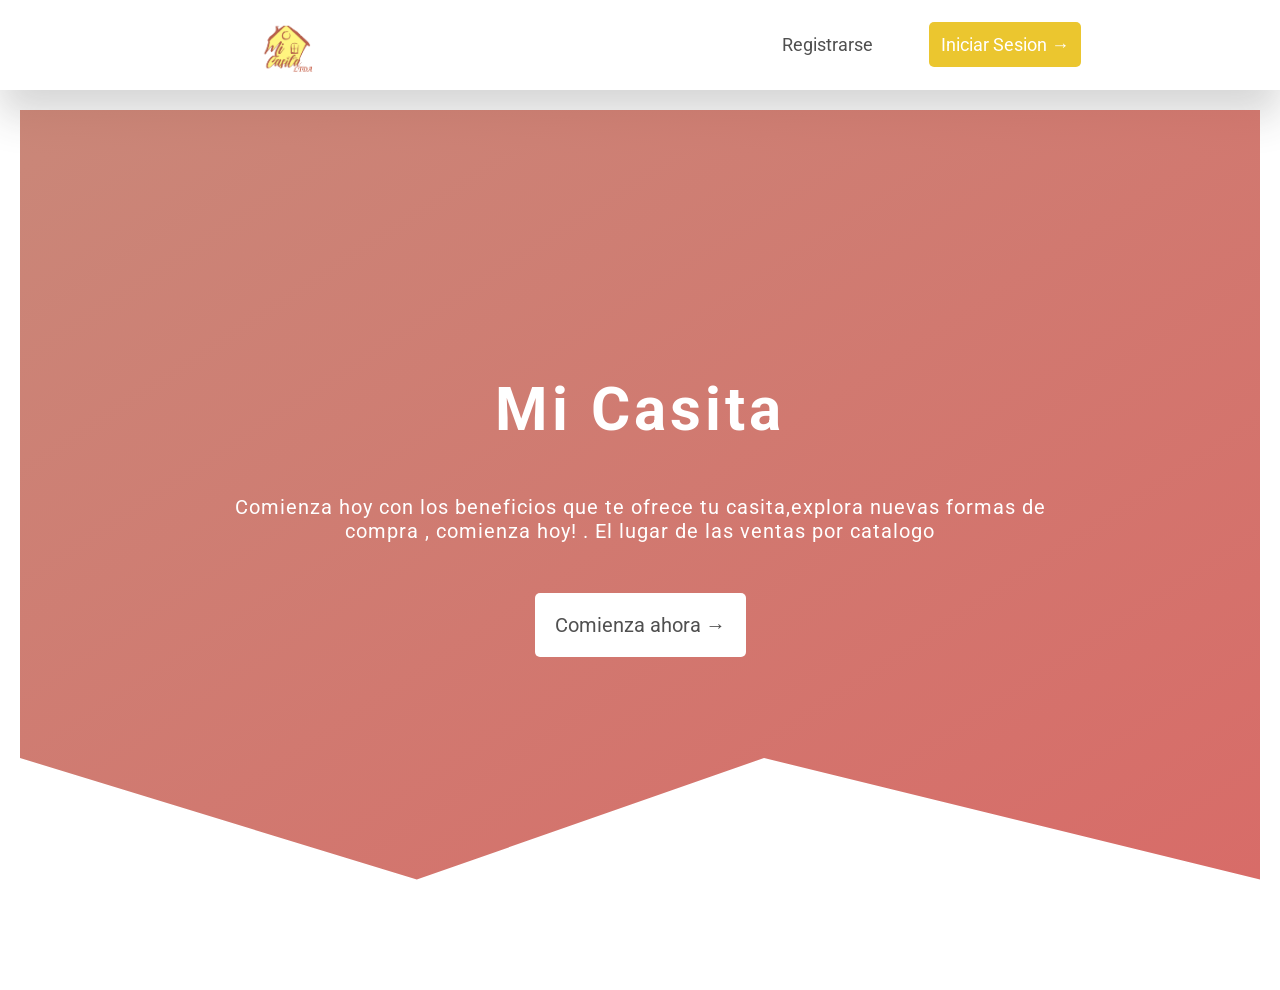
==== src/main/resources/static/index.html @ c38ca7b1 "first commit" ====
<!DOCTYPE html>
<html lang="en">
<head>
    <meta charset="UTF-8">
    <meta http-equiv="X-UA-Compatible" content="IE=edge">
    <meta name="viewport" content="width=device-width, initial-scale=1.0">
    <link href="https://fonts.googleapis.com/css2?family=Roboto&display=swap" rel="stylesheet">
    <link rel="stylesheet" href="css/styles.css">
    <title>Mi casita</title>
</head>
<body>
    <div class="wrapper-pages">

        <header class="header">
            <div class="header__container">
            
                <a href="index.html">
                    <img src="img/logo.png" alt="Logo" width="70">
                </a>

                <ul class="header__container__lista-ingresar">
                    <a href="register.html">
                        <li class="header__container__lista-ingresar__i-registrarse">Registrarse</li>
                    </a>

                    <a href="login.html">
                        <li class="header__container__lista-ingresar__i-sesion">Iniciar Sesion &rarr;</li>
                    </a>
          
                </ul>
            </div>
        </header>

    </div>

    <div class="box-content-main">
        <div class="section-home">
            <h1 class="section-home__title-index-page">Mi Casita</h1>
            <p class="section-home__title-index-page p">Comienza hoy con los beneficios que te ofrece tu casita,explora nuevas formas de compra , comienza hoy! . El lugar de las ventas por catalogo </p>
            <a class="section-home__title-index-page__link" href="register.html">Comienza ahora &rarr;</a>
        </div>
    </div>

    <script src="https://code.jquery.com/jquery-3.6.0.min.js" integrity="sha256-/xUj+3OJU5yExlq6GSYGSHk7tPXikynS7ogEvDej/m4=" crossorigin="anonymous"></script>
    <script src="js/header.js"></script>
</body>
</html>
---- src/main/resources/static/css/styles.css ----
*, *::after, *::before {
  margin: 0;
  padding: 0;
  -webkit-box-sizing: border-box;
          box-sizing: border-box;
}

html {
  font-size: 62.5%;
}

body {
  font-family: "Roboto";
}

.header__container {
  display: -webkit-box;
  display: -ms-flexbox;
  display: flex;
  background-color: #fff;
  height: 10vh;
  -ms-flex-pack: distribute;
      justify-content: space-around;
  -webkit-box-align: center;
      -ms-flex-align: center;
          align-items: center;
  -webkit-box-shadow: 0px 2.5rem 4rem rgba(48, 48, 48, 0.2);
          box-shadow: 0px 2.5rem 4rem rgba(48, 48, 48, 0.2);
}

.header__container li {
  display: inline-block;
}

.header__container a {
  font-size: 1.8rem;
  color: #505050;
  margin-left: 4rem;
  text-decoration: none;
  position: relative;
}

.header__container a:last-child:hover {
  -webkit-transform: translateY(-10rem);
          transform: translateY(-10rem);
}

.header__container a:not(:last-child):before {
  content: '';
  position: absolute;
  bottom: 0;
  left: 0;
  width: 100%;
  height: 2px;
  background-color: #EBC62F;
  -webkit-transform: scale(0);
          transform: scale(0);
  -webkit-transform-origin: left;
          transform-origin: left;
  -webkit-transition: all .4s;
  transition: all .4s;
}

.header__container a:not(:last-child):hover::before {
  -webkit-transform: scale(1);
          transform: scale(1);
}

.header__container a:link, .header__container a:visited {
  padding: 1.2rem;
}

.header__container a:link:last-child, .header__container a:visited:last-child {
  color: #fff;
  padding: 1.2rem;
  background-color: #EBC62F;
  border-radius: 5px;
  -webkit-transition: all .3s;
  transition: all .3s;
}

.header__container a:link:last-child:hover, .header__container a:visited:last-child:hover {
  background-color: #D69915;
}

.button-iniciar-sesion {
  padding: 15px;
  width: 55%;
  color: white;
  background-color: #EBC62F;
  border: none;
  font-weight: 500;
  font-size: 1.8rem;
  border-radius: 8px;
  cursor: pointer;
  -webkit-transition: all .3s;
  transition: all .3s;
}

.button-iniciar-sesion:hover {
  background-color: #D69915;
  -webkit-transform: translateY(-3px);
          transform: translateY(-3px);
  -webkit-box-shadow: 0 2.5rem 4rem rgba(48, 48, 48, 0.4);
          box-shadow: 0 2.5rem 4rem rgba(48, 48, 48, 0.4);
}

.button-iniciar-sesion:active {
  -webkit-transform: translateY(0);
          transform: translateY(0);
  -webkit-box-shadow: 0 2rem 4rem rgba(48, 48, 48, 0.6);
          box-shadow: 0 2rem 4rem rgba(48, 48, 48, 0.6);
}

.button-registrarse {
  padding: 15px;
  width: 55%;
  color: white;
  background-color: #00089E;
  border: none;
  font-weight: 500;
  font-size: 1.8rem;
  border-radius: 8px;
  cursor: pointer;
  -webkit-transition: all .3s;
  transition: all .3s;
}

.button-registrarse:hover {
  -webkit-transform: translateY(-3px);
          transform: translateY(-3px);
  -webkit-box-shadow: 0 2.5rem 4rem rgba(48, 48, 48, 0.6);
          box-shadow: 0 2.5rem 4rem rgba(48, 48, 48, 0.6);
}

.button-registrarse:active {
  -webkit-transform: translateY(0);
          transform: translateY(0);
  -webkit-box-shadow: 0 2rem 4rem rgba(48, 48, 48, 0.8);
          box-shadow: 0 2rem 4rem rgba(48, 48, 48, 0.8);
}

.box-content-main {
  height: 100vh;
  padding: 2rem;
}

.box-content-main .section-home {
  height: 90vh;
  background-image: -webkit-gradient(linear, left top, right bottom, from(rgba(188, 105, 87, 0.8)), to(rgba(212, 91, 87, 0.9))), url(../../img/large-img-home.jpg);
  background-image: linear-gradient(to right bottom, rgba(188, 105, 87, 0.8), rgba(212, 91, 87, 0.9)), url(../../img/large-img-home.jpg);
  background-size: cover;
  -webkit-clip-path: polygon(0% 0%, 100% 0%, 100% 95%, 60% 80%, 32% 95%, 0% 80%);
          clip-path: polygon(0% 0%, 100% 0%, 100% 95%, 60% 80%, 32% 95%, 0% 80%);
  display: -webkit-box;
  display: -ms-flexbox;
  display: flex;
  -webkit-box-orient: vertical;
  -webkit-box-direction: normal;
      -ms-flex-direction: column;
          flex-direction: column;
  -webkit-box-pack: center;
      -ms-flex-pack: center;
          justify-content: center;
  -webkit-box-align: center;
      -ms-flex-align: center;
          align-items: center;
  gap: 5rem;
}

.box-content-main .section-home__title-index-page {
  font-size: 6rem;
  color: white;
  letter-spacing: 4px;
}

.box-content-main .section-home__title-index-page.p {
  font-size: 2rem;
  letter-spacing: 1px;
  width: 70%;
  text-align: center;
}

.box-content-main .section-home__title-index-page__link {
  font-size: 2rem;
  padding: 2rem;
  background-color: #fff;
  color: #505050;
  border-radius: 5px;
  text-decoration: none;
  -webkit-transition: all 0.4s;
  transition: all 0.4s;
}

.box-content-main .section-home__title-index-page__link:hover {
  -webkit-box-shadow: 0 2.5rem 4rem rgba(0, 0, 0, 0.4);
          box-shadow: 0 2.5rem 4rem rgba(0, 0, 0, 0.4);
  -webkit-transform: translateY(-2px);
          transform: translateY(-2px);
}

.box-content-main .section-home__title-index-page__link:active {
  -webkit-box-shadow: 0 2.5rem 4rem rgba(0, 0, 0, 0.6);
          box-shadow: 0 2.5rem 4rem rgba(0, 0, 0, 0.6);
  -webkit-transform: translateY(0px);
          transform: translateY(0px);
}
/*# sourceMappingURL=styles.css.map */
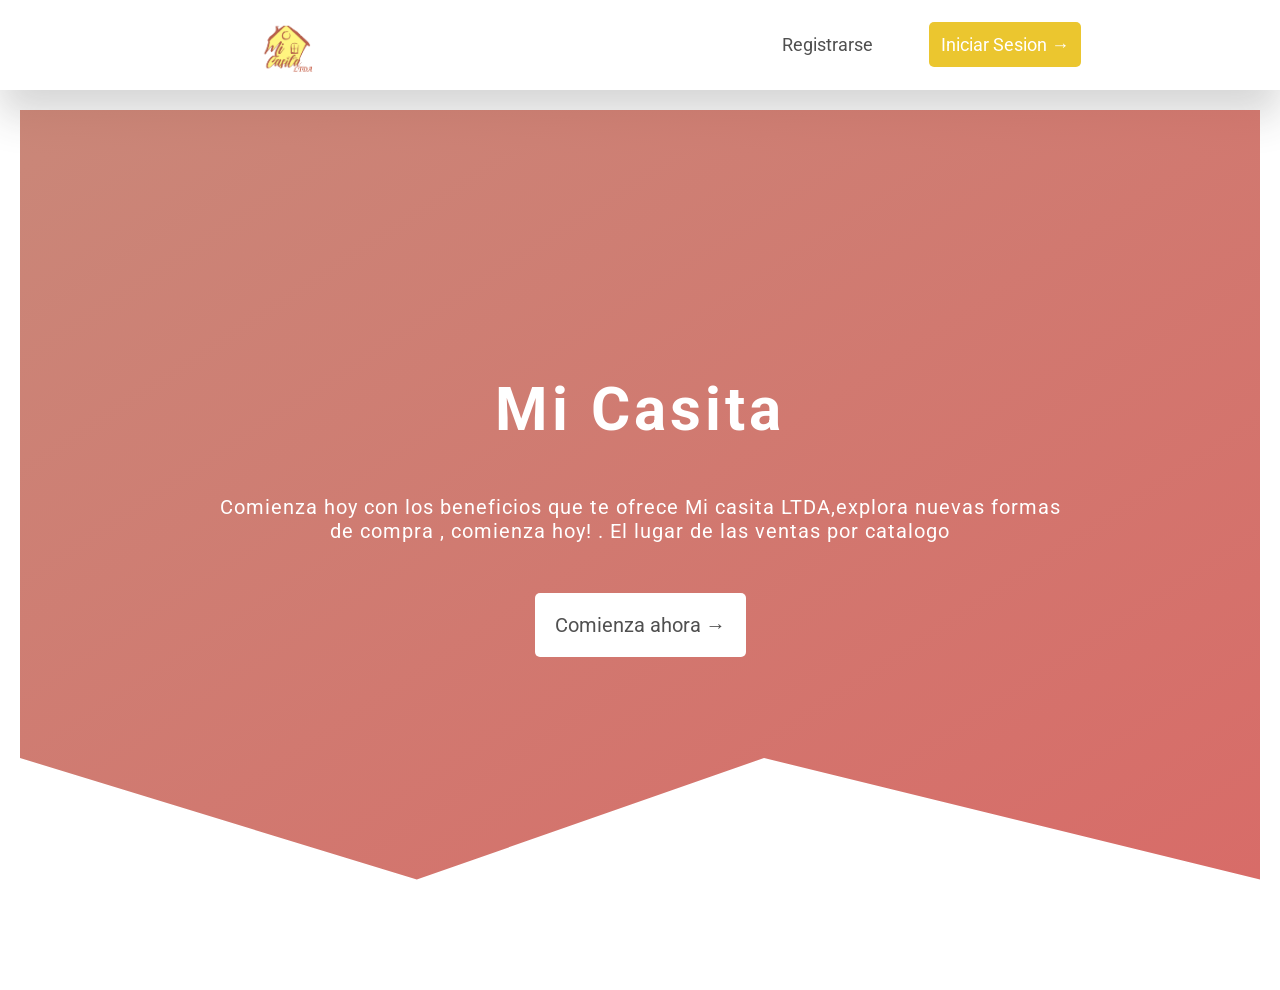
==== commit 06f93fd2: "tercera reto1" ====
--- a/src/main/resources/static/index.html
+++ b/src/main/resources/static/index.html
@@ -36,7 +36,7 @@
     <div class="box-content-main">
         <div class="section-home">
             <h1 class="section-home__title-index-page">Mi Casita</h1>
-            <p class="section-home__title-index-page p">Comienza hoy con los beneficios que te ofrece tu casita,explora nuevas formas de compra , comienza hoy! . El lugar de las ventas por catalogo </p>
+            <p class="section-home__title-index-page p">Comienza hoy con los beneficios que te ofrece  Mi casita LTDA,explora nuevas formas de compra , comienza hoy! . El lugar de las ventas por catalogo </p>
             <a class="section-home__title-index-page__link" href="register.html">Comienza ahora &rarr;</a>
         </div>
     </div>
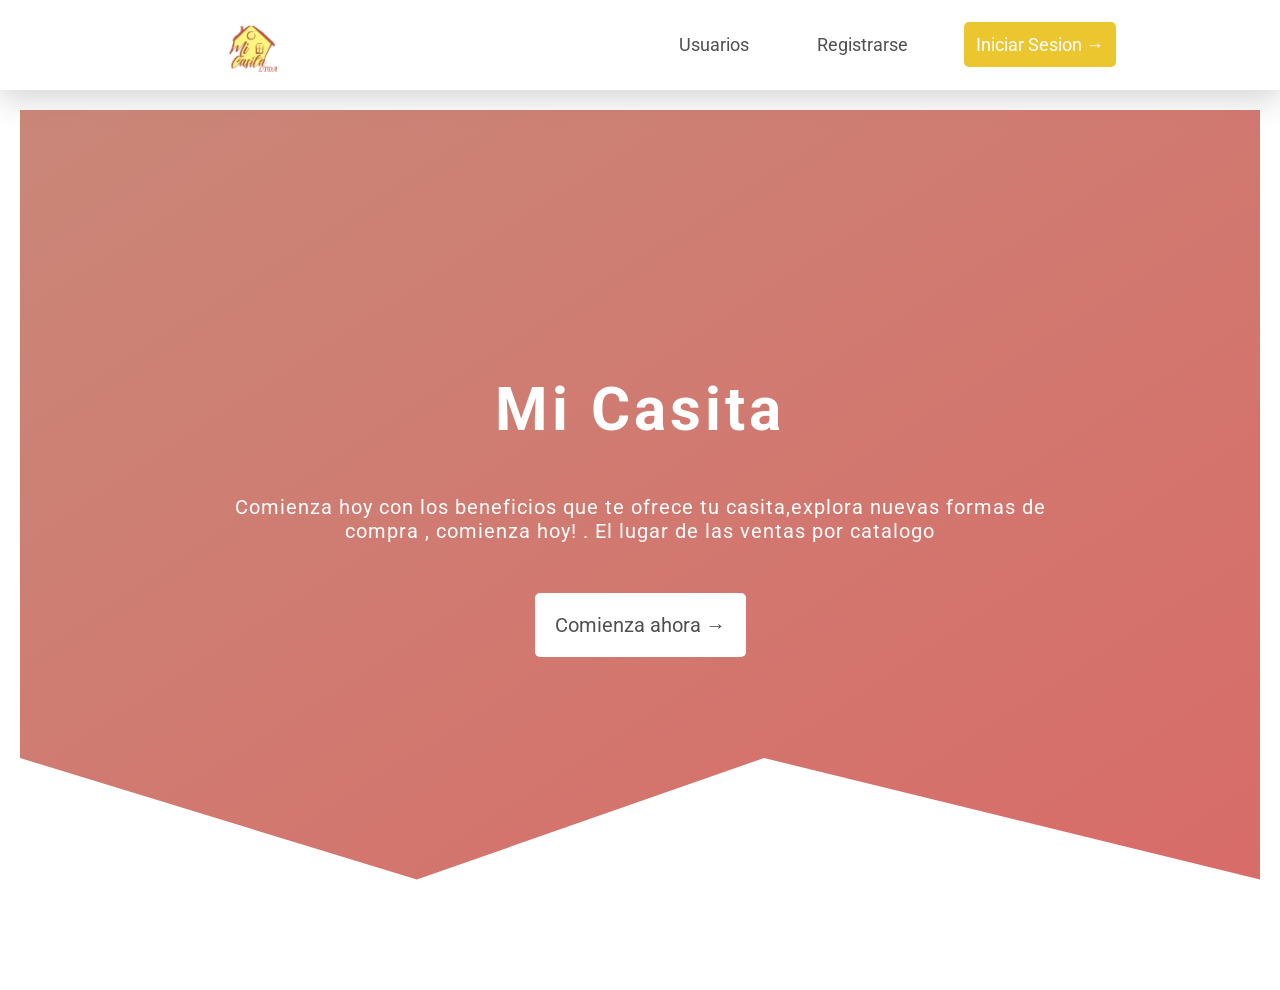
==== commit 2a9528f6: "Reto 2 Full" ====
--- a/src/main/resources/static/index.html
+++ b/src/main/resources/static/index.html
@@ -1,47 +1,67 @@
 <!DOCTYPE html>
 <html lang="en">
-<head>
-    <meta charset="UTF-8">
-    <meta http-equiv="X-UA-Compatible" content="IE=edge">
-    <meta name="viewport" content="width=device-width, initial-scale=1.0">
-    <link href="https://fonts.googleapis.com/css2?family=Roboto&display=swap" rel="stylesheet">
-    <link rel="stylesheet" href="css/styles.css">
+  <head>
+    <meta charset="UTF-8" />
+    <meta http-equiv="X-UA-Compatible" content="IE=edge" />
+    <meta name="viewport" content="width=device-width, initial-scale=1.0" />
+    <link
+      href="https://fonts.googleapis.com/css2?family=Roboto&display=swap"
+      rel="stylesheet"
+    />
+    <link rel="stylesheet" href="css/styles.css" />
     <title>Mi casita</title>
-</head>
-<body>
+  </head>
+  <body>
     <div class="wrapper-pages">
+      <header class="header">
+        <div class="header__container">
+          <a href="index.html">
+            <img src="img/logo.png" alt="Logo" width="70" />
+          </a>
 
-        <header class="header">
-            <div class="header__container">
-            
-                <a href="index.html">
-                    <img src="img/logo.png" alt="Logo" width="70">
-                </a>
+          <ul class="header__container__lista-ingresar">
+            <a href="users.html">
+              <li class="header__container__lista-ingresar__i-usuario">
+                Usuarios
+              </li>
+            </a>
 
-                <ul class="header__container__lista-ingresar">
-                    <a href="register.html">
-                        <li class="header__container__lista-ingresar__i-registrarse">Registrarse</li>
-                    </a>
+            <a href="register.html">
+              <li class="header__container__lista-ingresar__i-registrarse">
+                Registrarse
+              </li>
+            </a>
 
-                    <a href="login.html">
-                        <li class="header__container__lista-ingresar__i-sesion">Iniciar Sesion &rarr;</li>
-                    </a>
-          
-                </ul>
-            </div>
-        </header>
-
+            <a href="login.html">
+              <li class="header__container__lista-ingresar__i-sesion">
+                Iniciar Sesion &rarr;
+              </li>
+            </a>
+          </ul>
+        </div>
+      </header>
     </div>
 
     <div class="box-content-main">
-        <div class="section-home">
-            <h1 class="section-home__title-index-page">Mi Casita</h1>
-            <p class="section-home__title-index-page p">Comienza hoy con los beneficios que te ofrece  Mi casita LTDA,explora nuevas formas de compra , comienza hoy! . El lugar de las ventas por catalogo </p>
-            <a class="section-home__title-index-page__link" href="register.html">Comienza ahora &rarr;</a>
-        </div>
+      <div class="section-home">
+        <h1 class="section-home__title-index-page">Mi Casita</h1>
+        <p class="section-home__title-index-page p">
+          Comienza hoy con los beneficios que te ofrece tu casita,explora nuevas
+          formas de compra , comienza hoy! . El lugar de las ventas por catalogo
+        </p>
+        <a class="section-home__title-index-page__link" href="register.html"
+          >Comienza ahora &rarr;</a
+        >
+      </div>
     </div>
 
-    <script src="https://code.jquery.com/jquery-3.6.0.min.js" integrity="sha256-/xUj+3OJU5yExlq6GSYGSHk7tPXikynS7ogEvDej/m4=" crossorigin="anonymous"></script>
+    <script
+      src="https://code.jquery.com/jquery-3.6.0.min.js"
+      integrity="sha256-/xUj+3OJU5yExlq6GSYGSHk7tPXikynS7ogEvDej/m4="
+      crossorigin="anonymous"
+    ></script>
     <script src="js/header.js"></script>
-</body>
-</html>+    <script src="js/holaaa.js"></script>
+    <script src="js/generarId.js"></script>
+  </body>
+</html>
--- a/src/main/resources/static/css/styles.css
+++ b/src/main/resources/static/css/styles.css
@@ -1,8 +1,10 @@
-*, *::after, *::before {
+*,
+*::after,
+*::before {
   margin: 0;
   padding: 0;
   -webkit-box-sizing: border-box;
-          box-sizing: border-box;
+  box-sizing: border-box;
 }
 
 html {
@@ -11,6 +13,17 @@
 
 body {
   font-family: "Roboto";
+}
+
+html::-webkit-scrollbar,
+.content::-webkit-scrollbar {
+  width: 1rem;
+}
+
+html::-webkit-scrollbar-thumb,
+.content::-webkit-scrollbar-thumb {
+  border-radius: 2px;
+  background-color: #bdbdbd;
 }
 
 .header__container {
@@ -20,12 +33,12 @@
   background-color: #fff;
   height: 10vh;
   -ms-flex-pack: distribute;
-      justify-content: space-around;
+  justify-content: space-around;
   -webkit-box-align: center;
-      -ms-flex-align: center;
-          align-items: center;
-  -webkit-box-shadow: 0px 2.5rem 4rem rgba(48, 48, 48, 0.2);
-          box-shadow: 0px 2.5rem 4rem rgba(48, 48, 48, 0.2);
+  -ms-flex-align: center;
+  align-items: center;
+  -webkit-box-shadow: 0px 1rem 3rem rgba(48, 48, 48, 0.2);
+  box-shadow: 0px 1rem 3rem rgba(48, 48, 48, 0.2);
 }
 
 .header__container li {
@@ -42,102 +55,105 @@
 
 .header__container a:last-child:hover {
   -webkit-transform: translateY(-10rem);
-          transform: translateY(-10rem);
+  transform: translateY(-10rem);
 }
 
 .header__container a:not(:last-child):before {
-  content: '';
+  content: "";
   position: absolute;
   bottom: 0;
   left: 0;
   width: 100%;
   height: 2px;
-  background-color: #EBC62F;
+  background-color: #ebc62f;
   -webkit-transform: scale(0);
-          transform: scale(0);
+  transform: scale(0);
   -webkit-transform-origin: left;
-          transform-origin: left;
-  -webkit-transition: all .4s;
-  transition: all .4s;
+  transform-origin: left;
+  -webkit-transition: all 0.4s;
+  transition: all 0.4s;
 }
 
 .header__container a:not(:last-child):hover::before {
   -webkit-transform: scale(1);
-          transform: scale(1);
-}
-
-.header__container a:link, .header__container a:visited {
+  transform: scale(1);
+}
+
+.header__container a:link,
+.header__container a:visited {
   padding: 1.2rem;
 }
 
-.header__container a:link:last-child, .header__container a:visited:last-child {
+.header__container a:link:last-child,
+.header__container a:visited:last-child {
   color: #fff;
   padding: 1.2rem;
-  background-color: #EBC62F;
+  background-color: #ebc62f;
   border-radius: 5px;
-  -webkit-transition: all .3s;
-  transition: all .3s;
-}
-
-.header__container a:link:last-child:hover, .header__container a:visited:last-child:hover {
-  background-color: #D69915;
+  -webkit-transition: all 0.3s;
+  transition: all 0.3s;
+}
+
+.header__container a:link:last-child:hover,
+.header__container a:visited:last-child:hover {
+  background-color: #d69915;
 }
 
 .button-iniciar-sesion {
   padding: 15px;
   width: 55%;
   color: white;
-  background-color: #EBC62F;
+  background-color: #ebc62f;
   border: none;
   font-weight: 500;
   font-size: 1.8rem;
   border-radius: 8px;
   cursor: pointer;
-  -webkit-transition: all .3s;
-  transition: all .3s;
+  -webkit-transition: all 0.3s;
+  transition: all 0.3s;
 }
 
 .button-iniciar-sesion:hover {
-  background-color: #D69915;
+  background-color: #d69915;
   -webkit-transform: translateY(-3px);
-          transform: translateY(-3px);
+  transform: translateY(-3px);
   -webkit-box-shadow: 0 2.5rem 4rem rgba(48, 48, 48, 0.4);
-          box-shadow: 0 2.5rem 4rem rgba(48, 48, 48, 0.4);
+  box-shadow: 0 2.5rem 4rem rgba(48, 48, 48, 0.4);
 }
 
 .button-iniciar-sesion:active {
   -webkit-transform: translateY(0);
-          transform: translateY(0);
+  transform: translateY(0);
   -webkit-box-shadow: 0 2rem 4rem rgba(48, 48, 48, 0.6);
-          box-shadow: 0 2rem 4rem rgba(48, 48, 48, 0.6);
+  box-shadow: 0 2rem 4rem rgba(48, 48, 48, 0.6);
 }
 
 .button-registrarse {
   padding: 15px;
   width: 55%;
   color: white;
-  background-color: #00089E;
+  background-color: #00089e;
   border: none;
   font-weight: 500;
   font-size: 1.8rem;
   border-radius: 8px;
   cursor: pointer;
-  -webkit-transition: all .3s;
-  transition: all .3s;
+  -webkit-transition: all 0.3s;
+  transition: all 0.3s;
 }
 
 .button-registrarse:hover {
   -webkit-transform: translateY(-3px);
-          transform: translateY(-3px);
+  transform: translateY(-3px);
   -webkit-box-shadow: 0 2.5rem 4rem rgba(48, 48, 48, 0.6);
-          box-shadow: 0 2.5rem 4rem rgba(48, 48, 48, 0.6);
+  box-shadow: 0 2.5rem 4rem rgba(48, 48, 48, 0.6);
 }
 
 .button-registrarse:active {
   -webkit-transform: translateY(0);
-          transform: translateY(0);
+  transform: translateY(0);
   -webkit-box-shadow: 0 2rem 4rem rgba(48, 48, 48, 0.8);
-          box-shadow: 0 2rem 4rem rgba(48, 48, 48, 0.8);
+  box-shadow: 0 2rem 4rem rgba(48, 48, 48, 0.8);
 }
 
 .box-content-main {
@@ -147,24 +163,43 @@
 
 .box-content-main .section-home {
   height: 90vh;
-  background-image: -webkit-gradient(linear, left top, right bottom, from(rgba(188, 105, 87, 0.8)), to(rgba(212, 91, 87, 0.9))), url(../../img/large-img-home.jpg);
-  background-image: linear-gradient(to right bottom, rgba(188, 105, 87, 0.8), rgba(212, 91, 87, 0.9)), url(../../img/large-img-home.jpg);
+  background-image: -webkit-gradient(
+      linear,
+      left top,
+      right bottom,
+      from(rgba(188, 105, 87, 0.8)),
+      to(rgba(212, 91, 87, 0.9))
+    ),
+    url(../../img/large-img-home.jpg);
+  background-image: linear-gradient(
+      to right bottom,
+      rgba(188, 105, 87, 0.8),
+      rgba(212, 91, 87, 0.9)
+    ),
+    url(../../img/large-img-home.jpg);
   background-size: cover;
-  -webkit-clip-path: polygon(0% 0%, 100% 0%, 100% 95%, 60% 80%, 32% 95%, 0% 80%);
-          clip-path: polygon(0% 0%, 100% 0%, 100% 95%, 60% 80%, 32% 95%, 0% 80%);
+  -webkit-clip-path: polygon(
+    0% 0%,
+    100% 0%,
+    100% 95%,
+    60% 80%,
+    32% 95%,
+    0% 80%
+  );
+  clip-path: polygon(0% 0%, 100% 0%, 100% 95%, 60% 80%, 32% 95%, 0% 80%);
   display: -webkit-box;
   display: -ms-flexbox;
   display: flex;
   -webkit-box-orient: vertical;
   -webkit-box-direction: normal;
-      -ms-flex-direction: column;
-          flex-direction: column;
+  -ms-flex-direction: column;
+  flex-direction: column;
   -webkit-box-pack: center;
-      -ms-flex-pack: center;
-          justify-content: center;
+  -ms-flex-pack: center;
+  justify-content: center;
   -webkit-box-align: center;
-      -ms-flex-align: center;
-          align-items: center;
+  -ms-flex-align: center;
+  align-items: center;
   gap: 5rem;
 }
 
@@ -194,15 +229,15 @@
 
 .box-content-main .section-home__title-index-page__link:hover {
   -webkit-box-shadow: 0 2.5rem 4rem rgba(0, 0, 0, 0.4);
-          box-shadow: 0 2.5rem 4rem rgba(0, 0, 0, 0.4);
+  box-shadow: 0 2.5rem 4rem rgba(0, 0, 0, 0.4);
   -webkit-transform: translateY(-2px);
-          transform: translateY(-2px);
+  transform: translateY(-2px);
 }
 
 .box-content-main .section-home__title-index-page__link:active {
   -webkit-box-shadow: 0 2.5rem 4rem rgba(0, 0, 0, 0.6);
-          box-shadow: 0 2.5rem 4rem rgba(0, 0, 0, 0.6);
+  box-shadow: 0 2.5rem 4rem rgba(0, 0, 0, 0.6);
   -webkit-transform: translateY(0px);
-          transform: translateY(0px);
-}
-/*# sourceMappingURL=styles.css.map */+  transform: translateY(0px);
+}
+/*# sourceMappingURL=styles.css.map */
